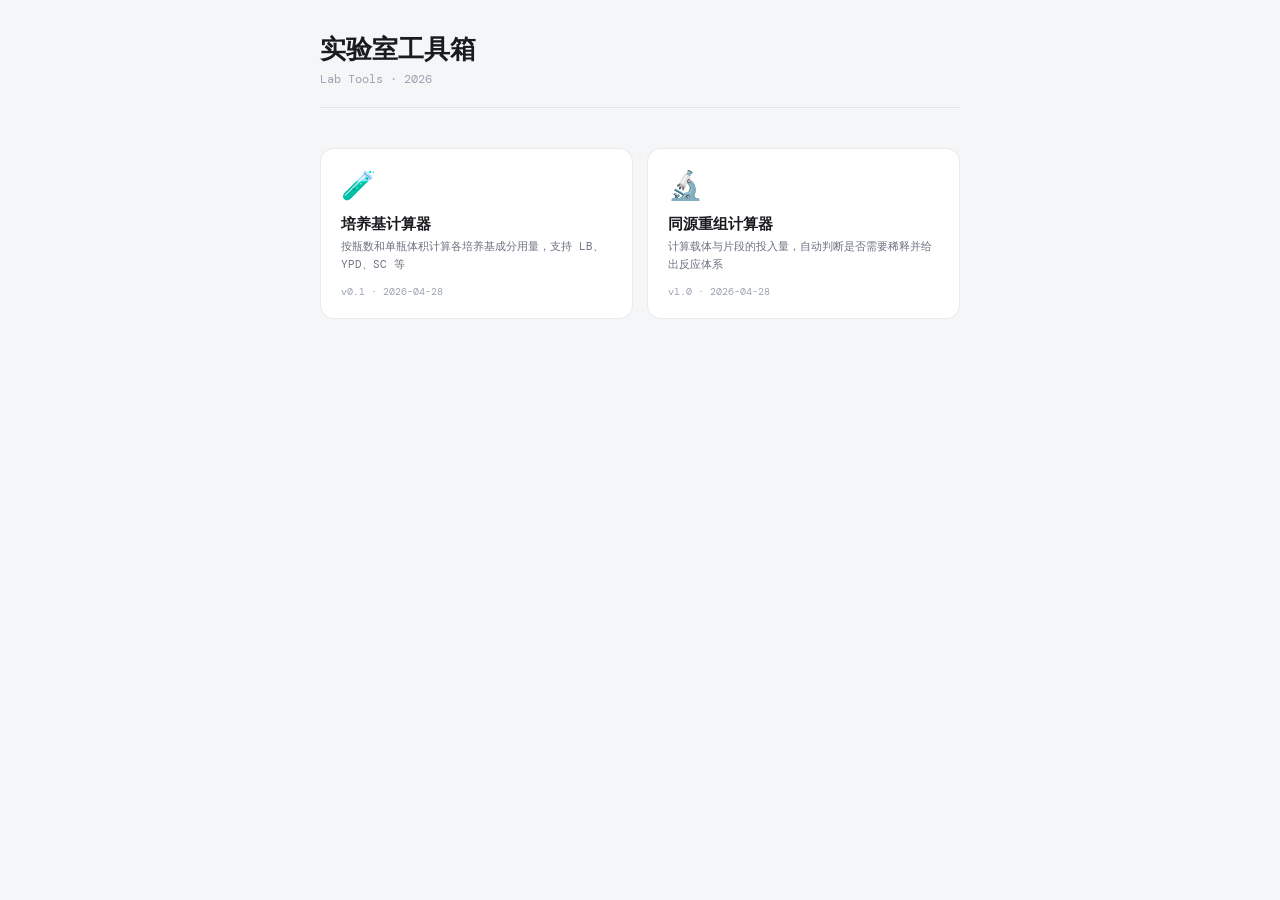
==== index.html @ 7ca15c50 "Add files via upload" ====
<!DOCTYPE html>
<html lang="zh-CN">
<head>
<meta charset="UTF-8">
<meta name="viewport" content="width=device-width, initial-scale=1.0">
<title>实验室工具箱</title>
<link href="https://fonts.googleapis.com/css2?family=DM+Mono:wght@400;500&family=Syne:wght@400;600;700&display=swap" rel="stylesheet">
<style>
*,*::before,*::after{box-sizing:border-box;margin:0;padding:0;}
:root{
  --bg:#f5f6f8;--bg2:#fff;--bg3:#eef0f3;
  --border:rgba(0,0,0,0.08);--border2:rgba(0,0,0,0.14);
  --text:#1a1b1e;--muted:#6b7280;--hint:#9ca3af;
  --accent:#2563eb;
  --mono:'DM Mono',monospace;--display:'Syne',sans-serif;
}
body{background:var(--bg);color:var(--text);font-family:var(--display);min-height:100vh;padding:2rem 1rem 4rem;}
.container{max-width:640px;margin:0 auto;}
header{margin-bottom:2.5rem;padding-bottom:1.25rem;border-bottom:1px solid var(--border);}
h1{font-size:26px;font-weight:700;margin-bottom:4px;}
.subtitle{font-family:var(--mono);font-size:12px;color:var(--hint);}
.grid{display:grid;grid-template-columns:1fr 1fr;gap:14px;}
.tool-card{background:var(--bg2);border:1px solid var(--border);border-radius:14px;
           padding:20px;text-decoration:none;color:var(--text);
           transition:border-color .15s,box-shadow .15s;display:block;}
.tool-card:hover{border-color:var(--accent);box-shadow:0 0 0 3px rgba(37,99,235,0.08);}
.tool-icon{font-size:28px;margin-bottom:12px;}
.tool-name{font-size:15px;font-weight:600;margin-bottom:4px;}
.tool-desc{font-family:var(--mono);font-size:11px;color:var(--muted);line-height:1.6;}
.ver-row{font-family:var(--mono);font-size:10px;color:var(--hint);margin-top:12px;}
</style>
</head>
<body>
<div class="container">
  <header>
    <h1>实验室工具箱</h1>
    <p class="subtitle">Lab Tools · 2026</p>
  </header>
  <div class="grid">
    <a class="tool-card" href="media.html">
      <div class="tool-icon">🧪</div>
      <div class="tool-name">培养基计算器</div>
      <div class="tool-desc">按瓶数和单瓶体积计算各培养基成分用量，支持 LB、YPD、SC 等</div>
      <div class="ver-row">v0.1 · 2026-04-28</div>
    </a>
    <a class="tool-card" href="recombination.html">
      <div class="tool-icon">🔬</div>
      <div class="tool-name">同源重组计算器</div>
      <div class="tool-desc">计算载体与片段的投入量，自动判断是否需要稀释并给出反应体系</div>
      <div class="ver-row">v1.0 · 2026-04-28</div>
    </a>
  </div>
</div>
</body>
</html>
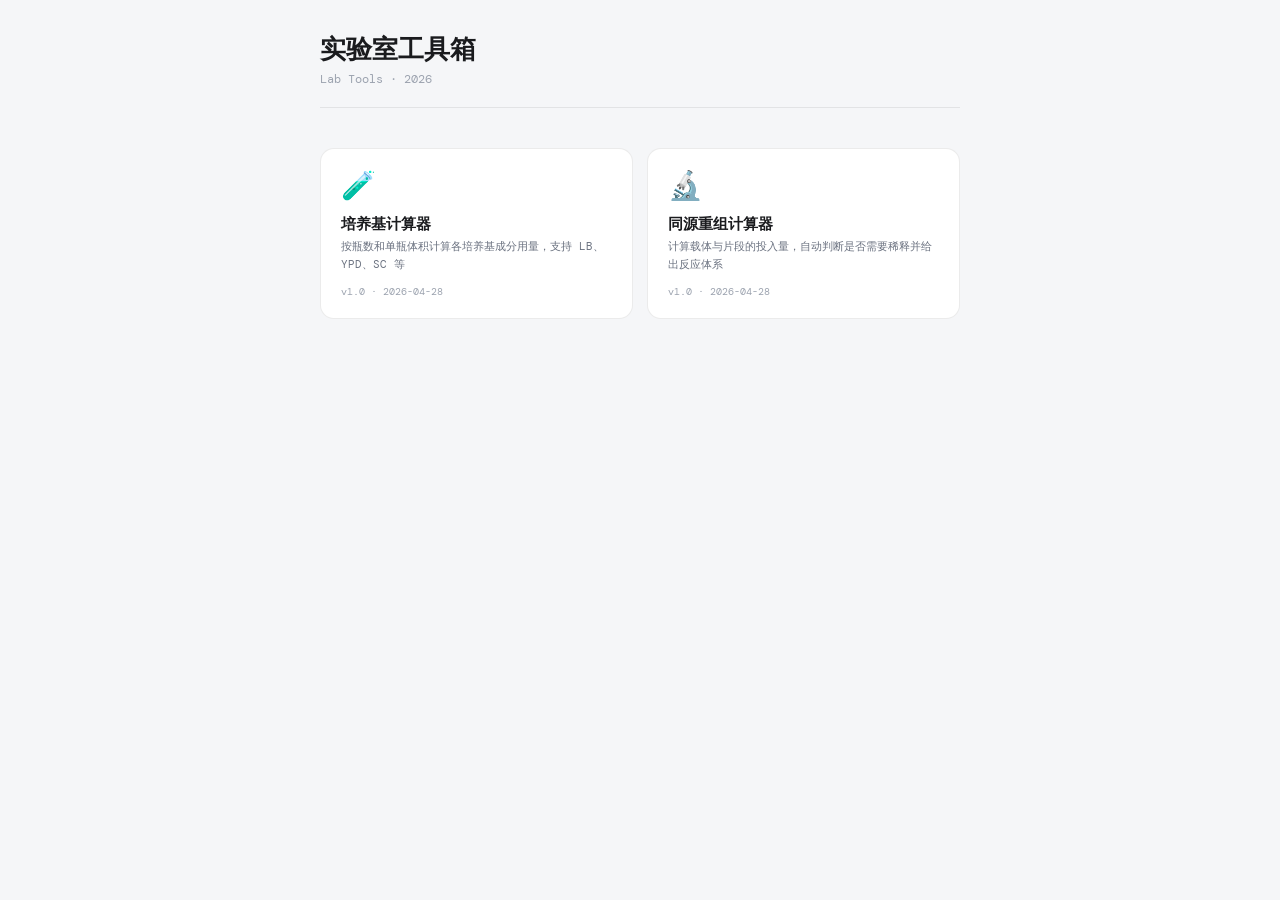
==== commit 5352a64a: "Add files via upload" ====
--- a/index.html
+++ b/index.html
@@ -41,7 +41,7 @@
       <div class="tool-icon">🧪</div>
       <div class="tool-name">培养基计算器</div>
       <div class="tool-desc">按瓶数和单瓶体积计算各培养基成分用量，支持 LB、YPD、SC 等</div>
-      <div class="ver-row">v0.1 · 2026-04-28</div>
+      <div class="ver-row">v1.0 · 2026-04-28</div>
     </a>
     <a class="tool-card" href="recombination.html">
       <div class="tool-icon">🔬</div>
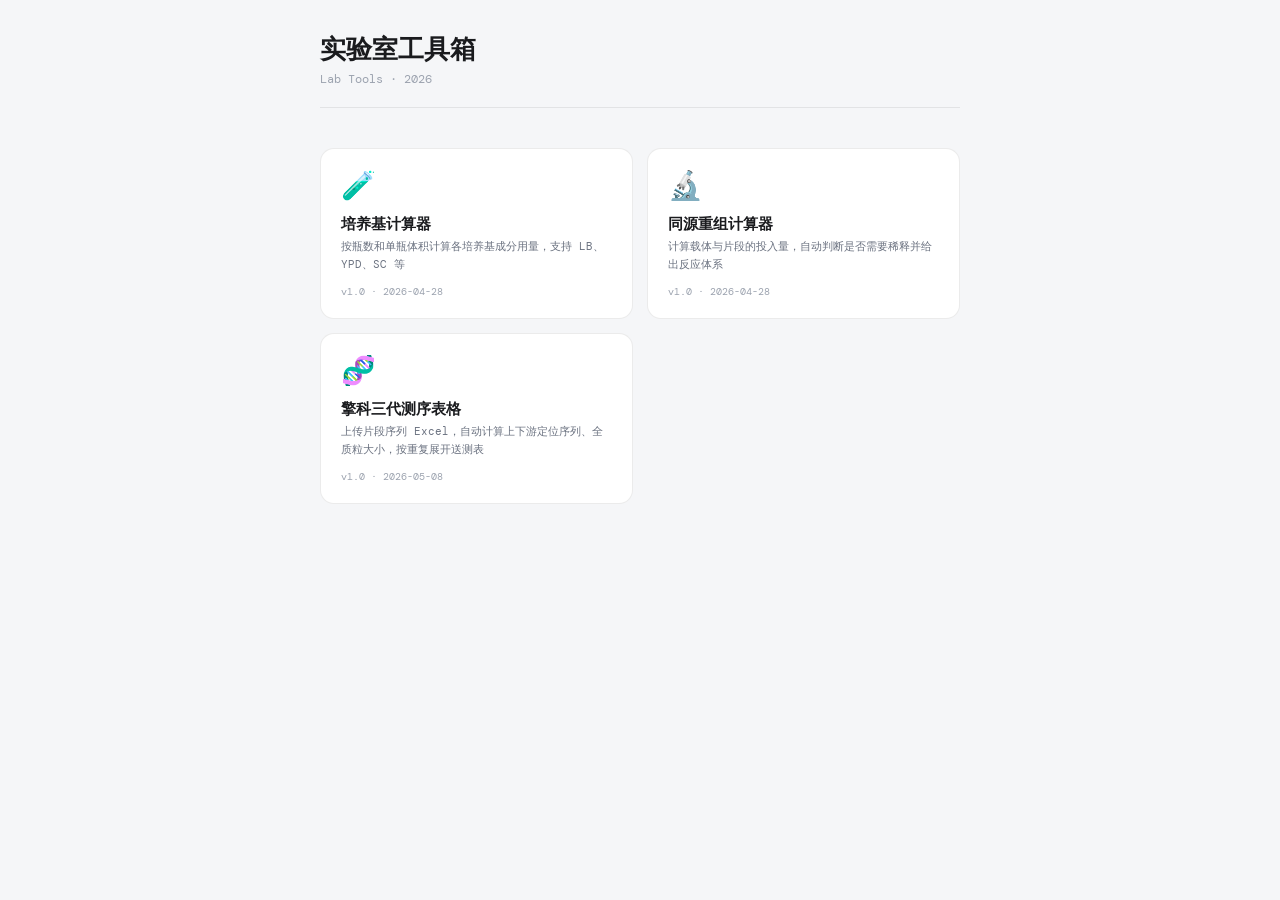
==== commit d0384ea9: "Add files via upload" ====
--- a/index.html
+++ b/index.html
@@ -49,6 +49,12 @@
       <div class="tool-desc">计算载体与片段的投入量，自动判断是否需要稀释并给出反应体系</div>
       <div class="ver-row">v1.0 · 2026-04-28</div>
     </a>
+    <a class="tool-card" href="sequencing.html">
+      <div class="tool-icon">🧬</div>
+      <div class="tool-name">擎科三代测序表格</div>
+      <div class="tool-desc">上传片段序列 Excel，自动计算上下游定位序列、全质粒大小，按重复展开送测表</div>
+      <div class="ver-row">v1.0 · 2026-05-08</div>
+    </a>
   </div>
 </div>
 </body>
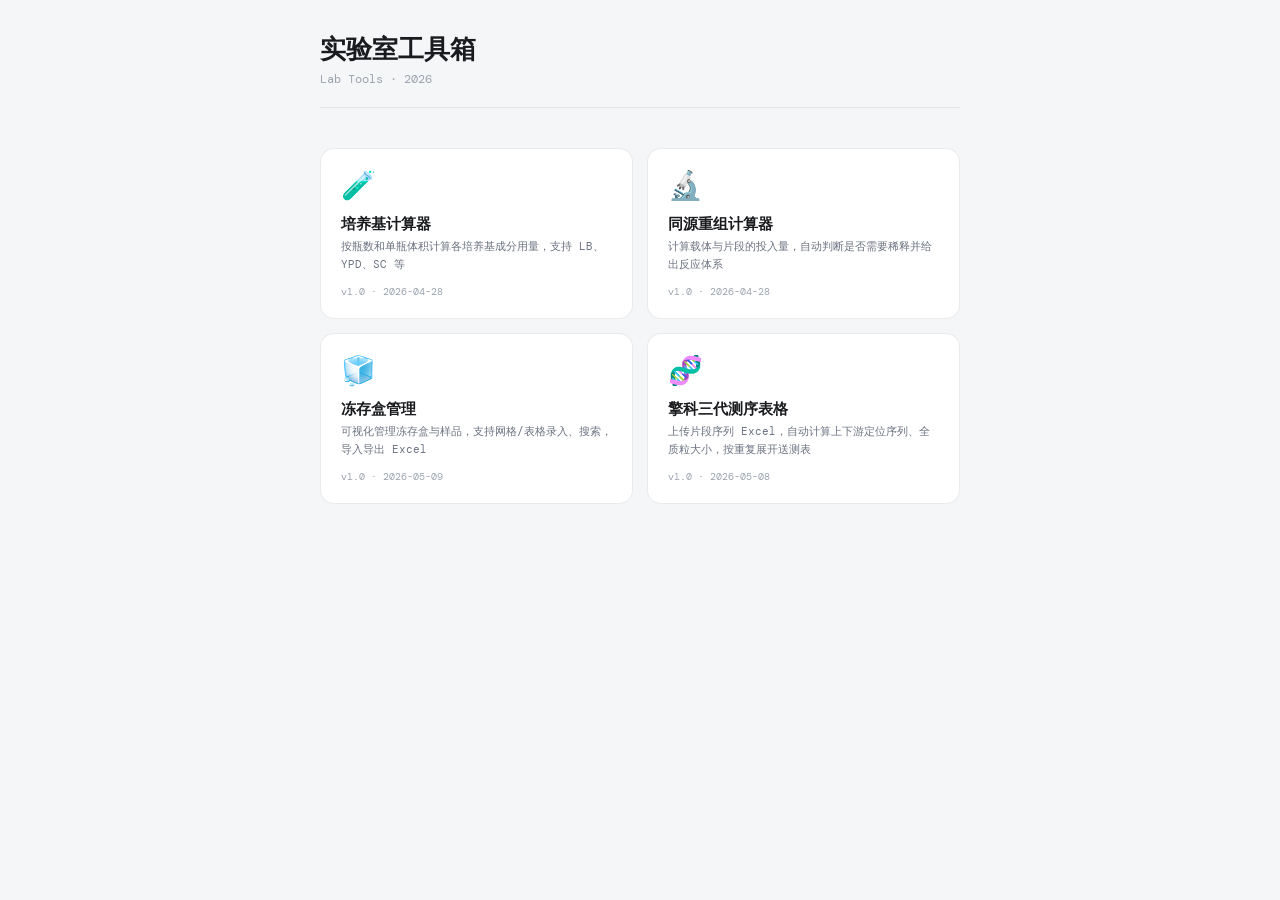
==== commit 413d4299: "Add files via upload" ====
--- a/index.html
+++ b/index.html
@@ -49,6 +49,12 @@
       <div class="tool-desc">计算载体与片段的投入量，自动判断是否需要稀释并给出反应体系</div>
       <div class="ver-row">v1.0 · 2026-04-28</div>
     </a>
+    <a class="tool-card" href="cryovault.html">
+      <div class="tool-icon">🧊</div>
+      <div class="tool-name">冻存盒管理</div>
+      <div class="tool-desc">可视化管理冻存盒与样品，支持网格/表格录入、搜索，导入导出 Excel</div>
+      <div class="ver-row">v1.0 · 2026-05-09</div>
+    </a>
     <a class="tool-card" href="sequencing.html">
       <div class="tool-icon">🧬</div>
       <div class="tool-name">擎科三代测序表格</div>
